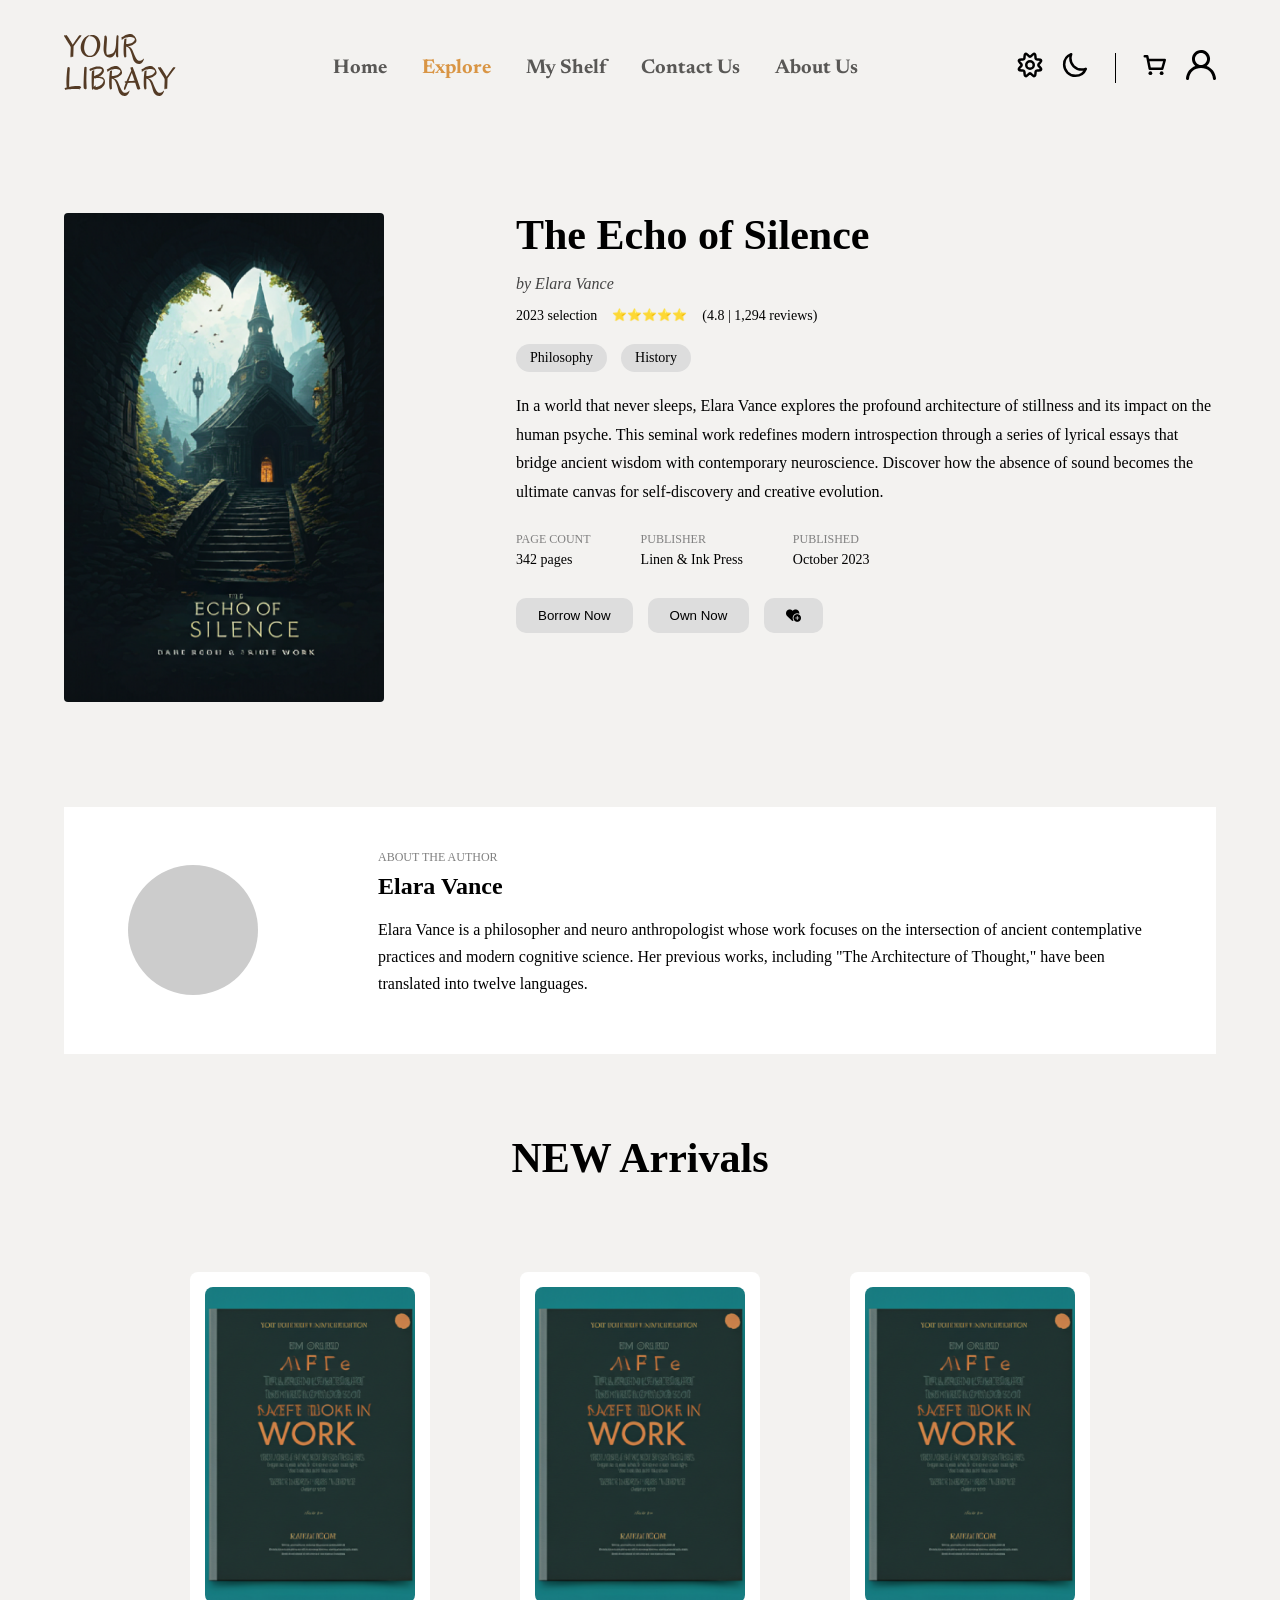
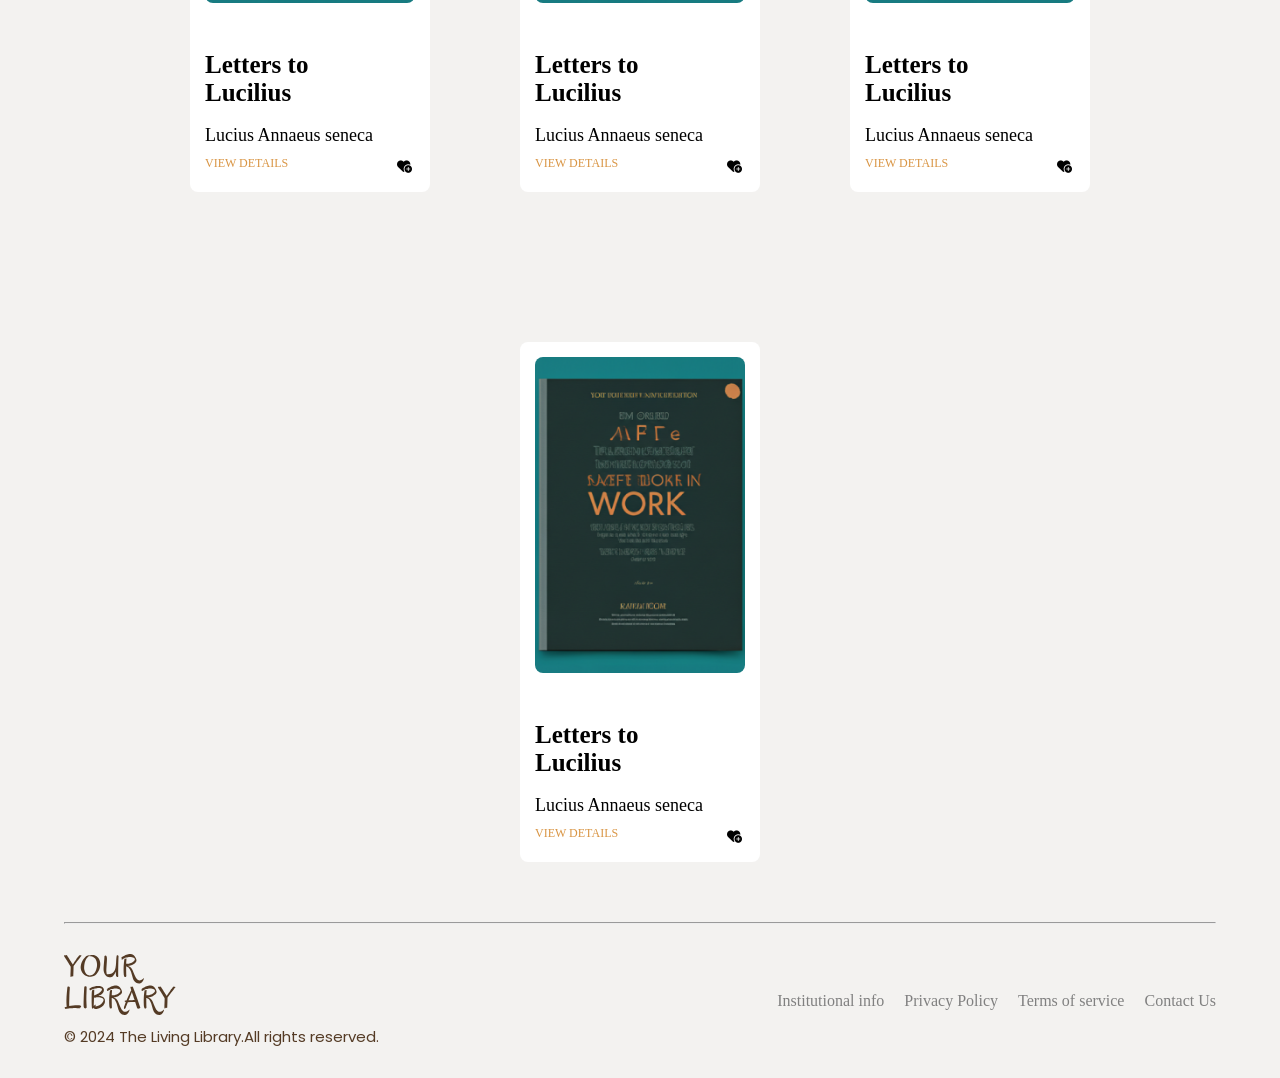
==== AD-M/index.html @ bea6cd19 "Add files via upload" ====
<!DOCTYPE html>
<html lang="en">

<head>
    <meta charset="UTF-8">
    <meta name="viewport" content="width=device-width, initial-scale=1.0">


    <link rel="stylesheet" href="https://cdnjs.cloudflare.com/ajax/libs/font-awesome/6.5.0/css/all.min.css">
    <link rel="stylesheet" href="style.css">
    <link rel="stylesheet" href="style1.css">
    <link id="theme-style" rel="stylesheet" href="light.css">

    <title>Document</title>
</head>

<body>
    <header class="head">
        <div class="logo"><img src="YOUR LIBRARY.svg" alt=""></div>
        <div class="links">
            <a href="\index.html" >Home</a>
            <a href="\EZZ/index1.html"class="act">Explore</a>
            <a href="\El-bara/myshelf.html">My Shelf</a>
            <a href="\AD-co/Contact.html">Contact Us</a>
            <a href="">About Us</a>
        </div>
        <div class="search">
            <div class="li">

                <a href="#" onclick="setTheme('light'); return false;"><img src="sun-alt-svgrepo-com.svg" alt=""></a>
                <a href="#" onclick="setTheme('dark'); return false;"><img src="moon-svgrepo-com.svg" alt=""></a>
            </div>
            <hr>
            <div class="ri">
                <a href="\omar/cart.html"><img src="cart-svgrepo-com (2).svg" alt=""></a>
                <a href="\Essa/sign-in.html"><img src="profile-1341-svgrepo-com.svg" alt=""></a>
            </div>
        </div>
    </header>
    <main>
        <section class="book-details">
            <div class="book-image">
                <img src="book.png" alt="Echo of Silence">
            </div>
            <div class="book-info">
                <h1>The Echo of Silence</h1>
                <p class="author">by Elara Vance</p>
                <div class="rating">
                    <span>2023 selection</span>
                    <span class="stars">⭐⭐⭐⭐⭐</span>
                    <span>(4.8 | 1,294 reviews)</span>
                </div>
                <div class="tags">
                    <span>Philosophy</span>
                    <span>History</span>
                </div>
                <p class="description">In a world that never sleeps, Elara Vance explores the profound
                    architecture of stillness and its impact on the human psyche.
                    This seminal work redefines modern introspection through a series of lyrical essays
                    that bridge ancient wisdom with contemporary neuroscience.
                    Discover how the absence of sound becomes the ultimate canvas
                    for self-discovery and creative evolution.
                </p>
                <div class="book-meta">
                    <div>
                        <span class="label">PAGE COUNT</span>
                        <span class="value">342 pages</span>
                    </div>
                    <div>
                        <span class="label">PUBLISHER</span>
                        <span class="value">Linen & Ink Press</span>
                    </div>
                    <div>
                        <span class="label">PUBLISHED</span>
                        <span class="value">October 2023</span>
                    </div>
                </div>
                <div class="buttons">
                    <button>Borrow Now</button>
                    <button>Own Now</button>
                    <button class="icon-btn"><i class="fa-solid fa-heart-circle-plus"></i></button>
                </div>
            </div>
        </section>

        <section class="author-section">
            <div class="author-img">
                
            </div>

            <div class="author-info">
                <span class="author-label"> ABOUT THE AUTHOR</span>
                <h2>Elara Vance</h2>
                <p>Elara Vance is a philosopher and neuro anthropologist whose work
                    focuses on the intersection of ancient contemplative practices
                    and modern cognitive science. Her previous works, including
                    "The Architecture of Thought," have been translated into twelve languages.
                </p>
            </div>
            
        </section>

        <section class="new-arrivals">
            <h2>NEW Arrivals</h2>
            <div class="book-grid">
                <div class="card">
                    <img src="book2.png" alt="">
                    <h4>Letters to <br> Lucilius</h4>
                    <p>Lucius Annaeus seneca</p>
                    <div class="view">
                        <a href="#">VIEW DETAILS</a>
                        <button><i class="fa-solid fa-heart-circle-plus"></i></button>
                    </div>
                </div>
                <div class="card">
                    <img src="book2.png" alt="">
                    <h4>Letters to <br> Lucilius</h4>
                    <p>Lucius Annaeus seneca</p>
                    <div class="view">
                        <a href="#">VIEW DETAILS</a>
                        <button><i class="fa-solid fa-heart-circle-plus"></i></button>
                    </div>
                </div>
                <div class="card">
                    <img src="book2.png" alt="">
                    <h4>Letters to <br> Lucilius</h4>
                    <p>Lucius Annaeus seneca</p>
                    <div class="view">
                        <a href="#">VIEW DETAILS</a>
                        <button><i class="fa-solid fa-heart-circle-plus"></i></button>
                    </div>
                </div>
                <div class="card">
                    <img src="book2.png" alt="">
                    <h4>Letters to <br> Lucilius</h4>
                    <p>Lucius Annaeus seneca</p>
                    <div class="view">
                        <a href="#">VIEW DETAILS</a>
                        <button><i class="fa-solid fa-heart-circle-plus"></i></button>
                    </div>
                </div>
                
            </div>
        </section>
    </main>
    <hr class="c">
    <footer class="foot">
        <div class="left">
            <img src="YOUR LIBRARY.svg" alt="">
            <p>© 2024 The Living Library.All rights reserved.</p>
        </div>
        <div class="right">
            <a href="#">Institutional info</a>
            <a href="#">Privacy Policy</a>
            <a href="#">Terms of service</a>
            <a href="#">Contact Us</a>
        </div>




    </footer>
    <script>
        function setTheme(theme) {
            let cssFile = document.getElementById("theme-style");

            if (theme === "light") {
                cssFile.href = "light.css";
            } else {
                cssFile.href = "dark.css";
            }

            /* save user's choice */
            localStorage.setItem("theme", theme);
        }

        /* load saved theme when page opens */
        window.onload = function () {
            let savedTheme = localStorage.getItem("theme");

            if (savedTheme) {
                document.getElementById("theme-style").href = savedTheme + ".css";
            }
        }
    </script>
</body>

</html>
---- AD-M/style.css ----
@import url('https://fonts.googleapis.com/css2?family=Newsreader:ital,opsz,wght@0,6..72,200..800;1,6..72,200..800&family=Poppins:wght@100;200;300;400;500;600;700;800;900&display=swap');
*{
    box-sizing: border-box;
}

body{
    background-color:#f3f2f0;
    margin:0;
    display:flex;
    flex-direction:column;
    width:100%;
    overflow-x:hidden;

}

.head{
    width:100%;
    min-height:136px;
    display:flex;
    justify-content:space-between;
    align-items:center;
    gap:20px;
    font-size:21px;
    font-family:'Newsreader';
    margin-bottom:40px;
    padding: 0 64px;
}

.logo{
    flex-shrink:0;
    overflow:hidden;
    padding-bottom:20px;
}

.logo img{
    width:112px;
    height:auto;
    padding-top: 20px;
}

.links{
    flex:1;
    display:flex;
    justify-content:center;
    align-items:center;
    gap:35px;
    font-weight:bold;
    font-family:"Newsreader", serif;
    font-size: 20px;
    height: max-content;
}

.links a{
    text-decoration:none;
    color:#595856;
    white-space:nowrap;
}

.links a:hover,
.links a:active{
    color:#D99544;
}

.bu{
    width:1px;
}

.search{
    flex-shrink:0;
    display:flex;
    gap:25px;
    align-items:center;
    color:#434241;
}

.search a{
    text-decoration:none;
}

.search a img{
    width:30px;
}

.li,
.ri{
    display:flex;
    align-items:center;
    gap:15px;
}

.search hr{
    height:30px;
    width:1px;
    background:black;
    border:none;
}
.links .act{
    color: #D99544;
}
main{
    min-height:1500px;
}

.c{
    width:calc(100% - 128px);
    margin:auto;
}

.foot{
    width:100%;
    padding:30px 64px;
    display:flex;
    justify-content:space-between;
    align-items:center;
}

.left{
    display:flex;
    flex-direction:column;
    gap:10px;
}

.left img{
    width:112px;
    height:auto;
}

.left p{
    margin:0;
    color:#543B25;
    font-family:'Poppins';
    font-size:15px;
}

.right{
    display:flex;
    gap:20px;
    flex-wrap:wrap;
}

.right a{
    text-decoration:none;
    color:gray;
}

@media (max-width:1024px){

    .head{
        padding:25px 30px;
        gap:15px;
    }

    .links{
        gap:20px;
        font-size:18px;
    }

    .search a img{
        width:25px;
    }

    .foot{
        padding:25px 30px;
    }

    .c{
        width:calc(100% - 60px);
    }
}

@media (max-width:768px){

    .head{
        flex-direction:column;
        justify-content:center;
        text-align:center;
        padding:25px 20px;
    }

    .logo{
        padding-bottom:0;
    }

    .links{
        flex-wrap:wrap;
        gap:15px;
        font-size:17px;
    }

    .search{
        gap:15px;
    }

    .foot{
        flex-direction:column;
        text-align:center;
        gap:20px;
    }

    .right{
        justify-content:center;
    }

    .c{
        width:calc(100% - 40px);
    }
}
---- AD-M/style1.css ----
/*BOOK DETAILS*/

.book-details{
    display: flex;
    align-items: center;
    justify-content: space-between;
    gap: 60px;
    margin-bottom: 60px;

    padding: 0 64px;
}
.book-image{
    width: 320px;
    flex-shrink: 0;
}
.book-image img{
    max-width: 320px;
    height: auto;
    border-radius: 4px;
}
.book-info{
    padding-bottom: 110px;

}
.book-info h1{
    font-size: 42px;
    margin-bottom: 10px;
}
.author{
    font-style: italic;
    margin-bottom: 15px;
    color: #444;
}
.rating{
    display: flex;
    gap: 15px;
    margin-bottom: 20px;
    font-size: 14px;
}
.rating .stars{
    font-size: 12px;
}
.tags{
    margin-bottom: 20px;
}
.tags span{
    display: inline-block;
    padding: 6px 14px;
    background-color: #ddd;
    border-radius: 15px;
    margin-right: 10px;
    font-size: 14px;
}
.description{
    line-height: 1.8;
    max-width: 700px;
    margin-bottom: 25px;
}
.book-meta{
    display: flex;
    gap: 50px;
    margin-bottom: 30px;
}
.book-meta div{
    display: flex;
    flex-direction: column;
    gap: 5px;
}
.book-meta .label{
    font-size: 12px;
    color: gray;
}
.book-meta .value{
    font-size: 14px;
    font-weight: 500;
}
.buttons{
    display: flex;
    gap: 15px;
}
.buttons button{
    padding: 10px 22px;
    border: none;
    border-radius: 10px;
    background-color: #ddd;
    cursor: pointer;
}
.icon-btn{
    border-radius: 50%;

}
.buttons button:hover{
    background-color: #D99544;
    color: white;
    transition: 0.5s;
}
/*AUTHOR SECTION*/




.author-section{
    display: flex;
    align-items: center;
    justify-content: space-between;
    gap: 120px;
    background-color: white;
    margin-bottom: 60px;
    padding: 40px 64px;
    margin: 64px;
}


.author-img{
    width: 130px;
    height: 130px;
    border-radius: 50%;
    flex-shrink: 0;
    object-fit: cover;
    background-color: #ccc;
}
.author-label{
    font-size: 12px;
    color: gray;
}
.author-info h2{
    margin: 8px 0;
    
}
.author-info p{
    line-height: 1.7;
}
/*NEW ARRIVALS*/
.new-arrivals h2{
    margin-top: 80px;
    text-align: center;
    font-size: 42px;
    margin-bottom: 90px;
}
.book-grid{
    display: flex;
    justify-content: center;
    gap: 90px;
        padding: 0 64px;
        flex-wrap: wrap;
}
.card{
max-width: 240px;
    background-color: #fff;
    padding: 15px;
    flex-grow: 1 ;
    border-radius: 8px;
    margin-bottom: 60px;
    transition: transform 0.3s ease ;
    box-shadow: 0.3s ease;

}
.card:hover{
    transform: scale(1.05);
    box-shadow: 0 10px 25px rgba(0,0,0,0.15);
}
.card img{
    width: 100%;
    margin-bottom: 10px;
    border-radius: 8px;
}
.card h4{
    margin-bottom: 8px;
    font-size: 25px;
}
.card p{
    font-size: 18px;
    margin-bottom: 10px;
}
.card a{
    text-decoration: none;
    font-size: 12px;
    color: #D99544;
}

.view{
    display: flex;
    justify-content: space-between;
}
.view button{
    background-color:transparent;
    border: none;
    border-radius: 50%;
    padding: 3px;
    cursor: pointer;
}
.view button:hover{
    background-color: #D99544;
    color: white;
    transition: 0.3s;
}
@media(max-width:900px){
    .book-details{
        flex-direction: column;
        align-items: center;
        justify-content: center;
        text-align: center;
    }
    .author-section{
        flex-direction: column;
        align-items: center;
        text-align: center;
        gap: 20px;
    }


}
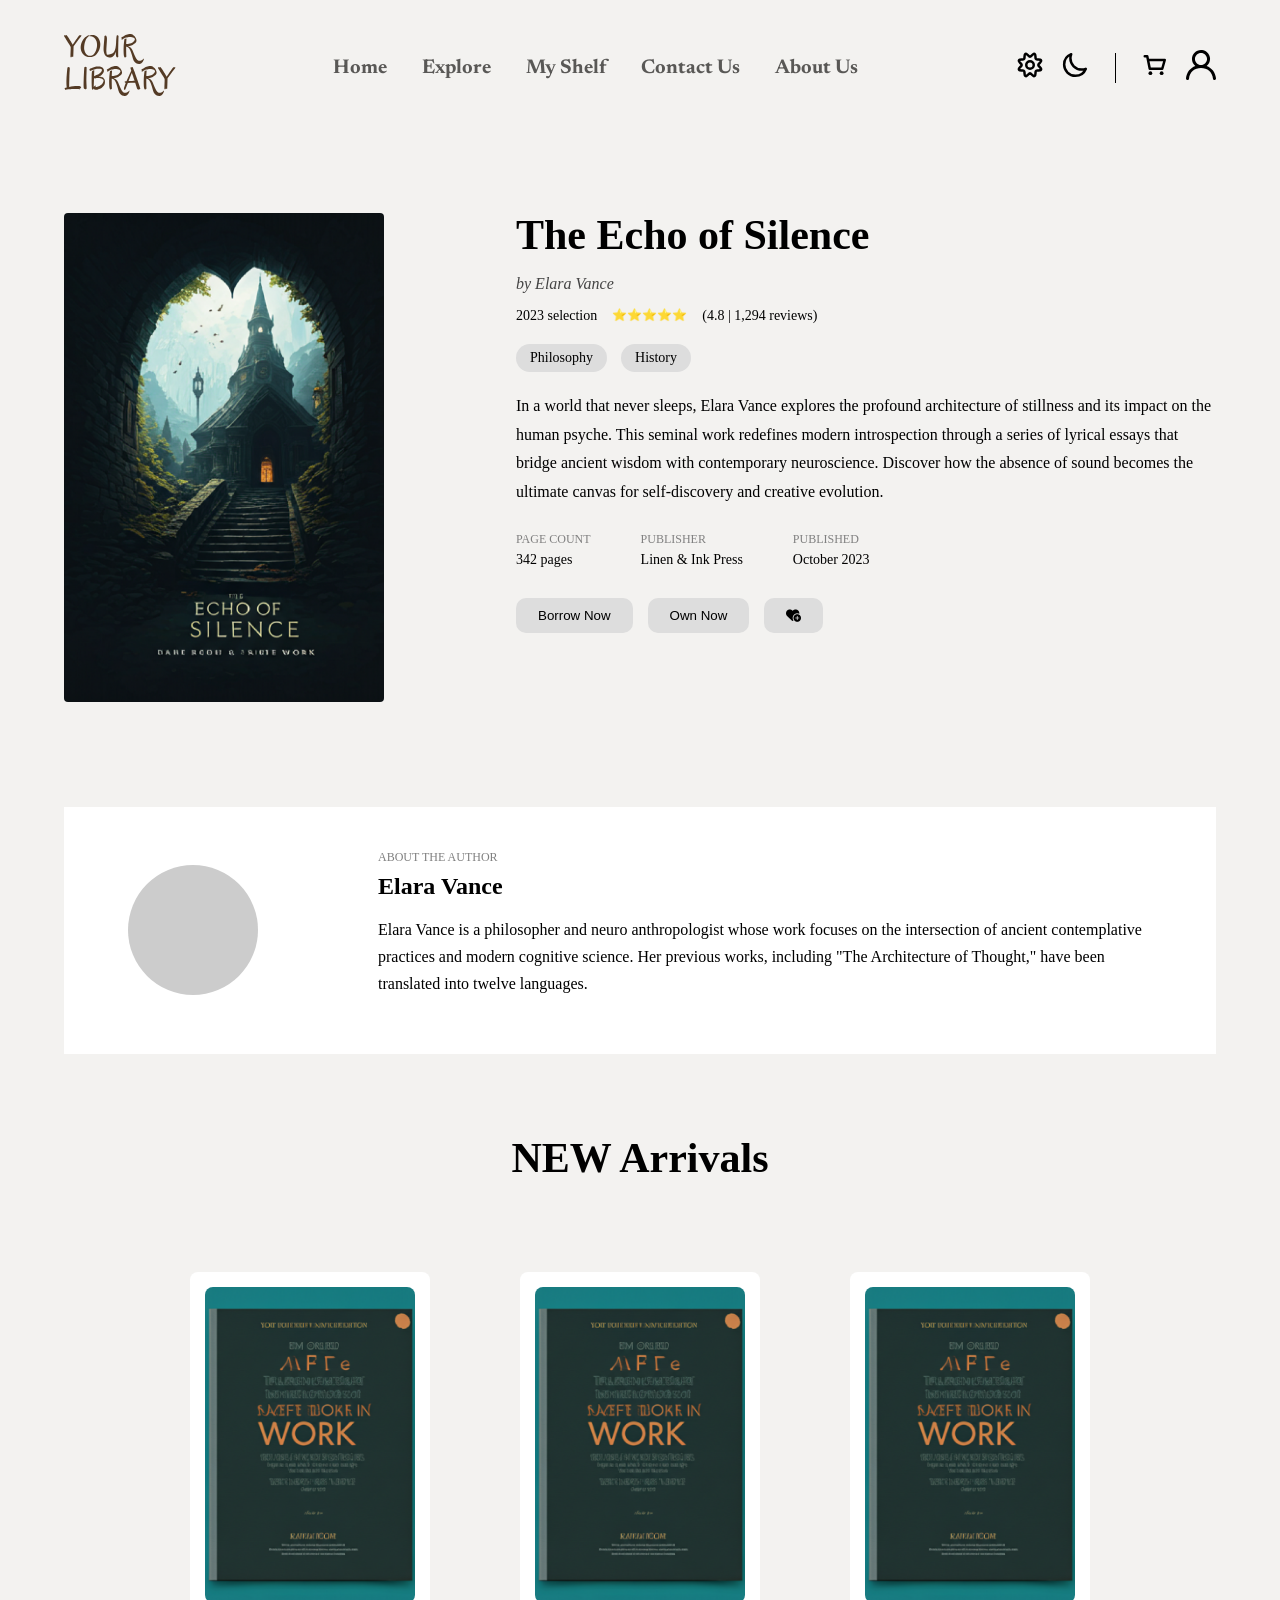
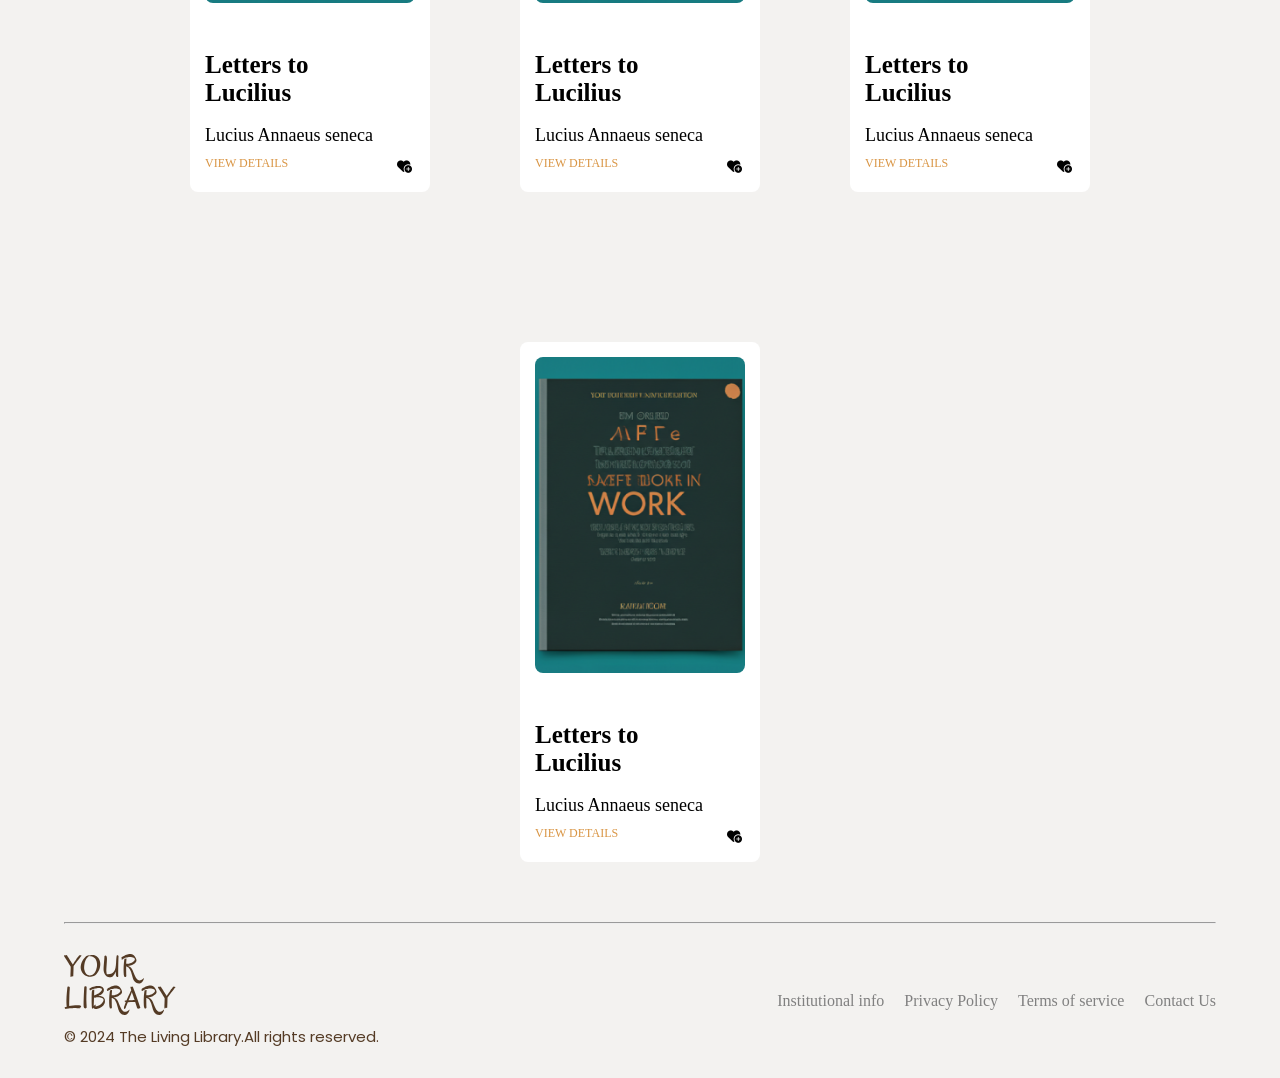
==== commit 31132e3c: "Update index.html" ====
--- a/AD-M/index.html
+++ b/AD-M/index.html
@@ -17,13 +17,13 @@
 <body>
     <header class="head">
         <div class="logo"><img src="YOUR LIBRARY.svg" alt=""></div>
-        <div class="links">
-            <a href="\index.html" >Home</a>
-            <a href="\EZZ/index1.html"class="act">Explore</a>
-            <a href="\El-bara/myshelf.html">My Shelf</a>
-            <a href="\AD-co/Contact.html">Contact Us</a>
-            <a href="">About Us</a>
-        </div>
+         <div class="links">
+    <a href="../index.html">Home</a>
+    <a href="../EZZ/index1.html">Explore</a>
+    <a href="../El-bara/myshelf.html">My Shelf</a>
+    <a href="../AD-co/Contact.html">Contact Us</a>
+    <a href="#">About Us</a>
+</div>
         <div class="search">
             <div class="li">
 
@@ -32,8 +32,8 @@
             </div>
             <hr>
             <div class="ri">
-                <a href="\omar/cart.html"><img src="cart-svgrepo-com (2).svg" alt=""></a>
-                <a href="\Essa/sign-in.html"><img src="profile-1341-svgrepo-com.svg" alt=""></a>
+                <a href="../omar/cart.html"><img src="cart-svgrepo-com (2).svg" alt=""></a>
+                <a href="../Essa/sign-in.html"><img src="profile-1341-svgrepo-com.svg" alt=""></a>
             </div>
         </div>
     </header>
@@ -185,4 +185,4 @@
     </script>
 </body>
 
-</html>+</html>
